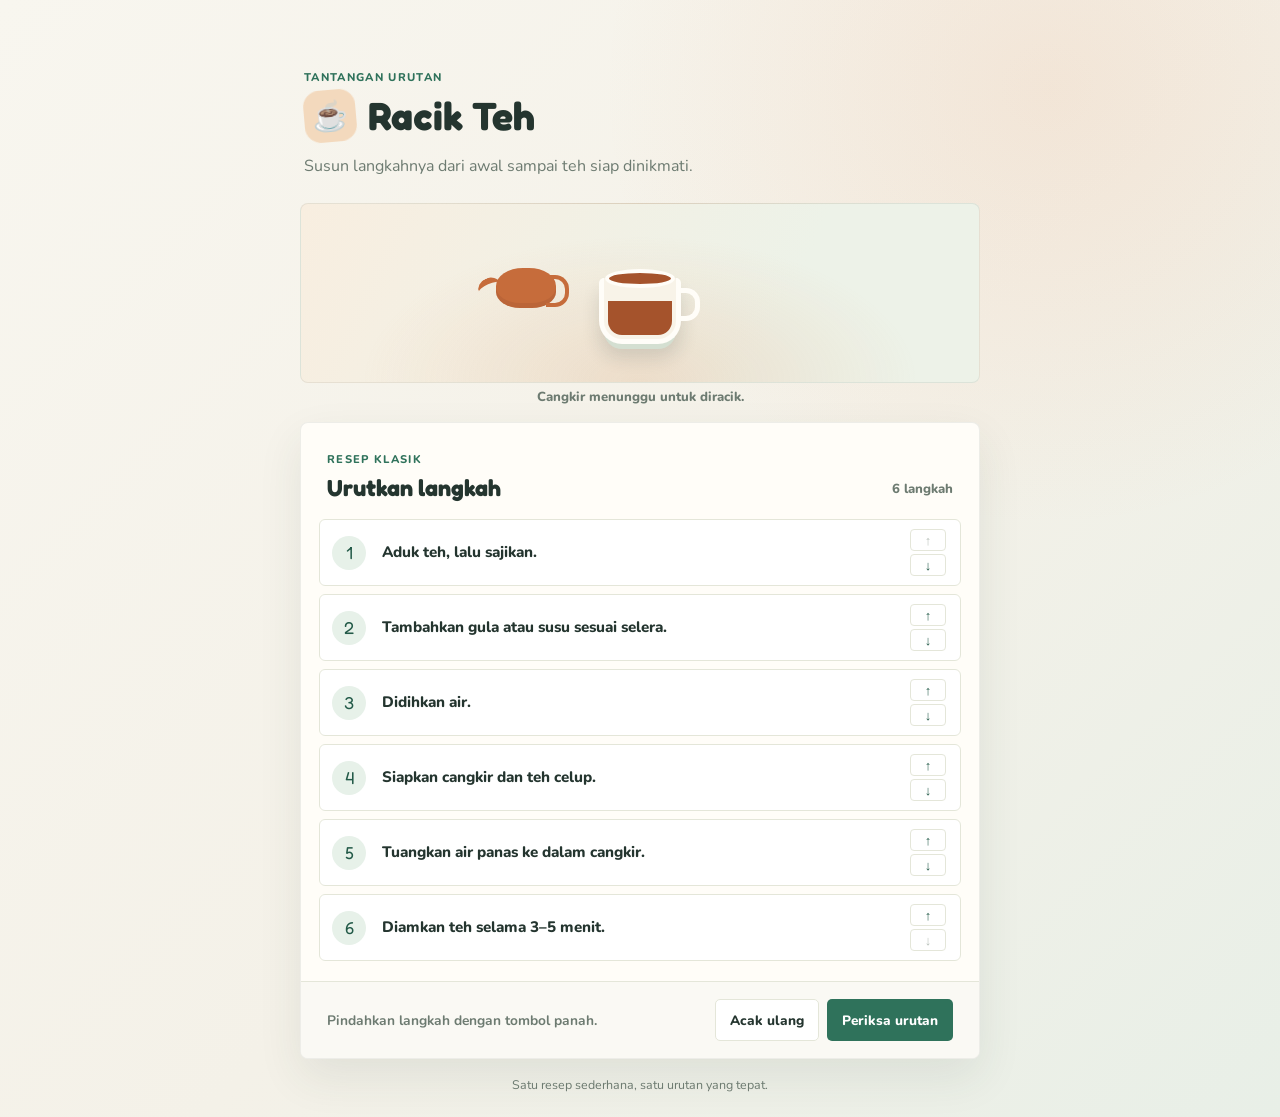
==== game-teh.html @ 281aebf1 "feat: add animasi" ====
<!DOCTYPE html>
<html lang="id">

<head>
    <meta charset="UTF-8">
    <meta name="viewport" content="width=device-width, initial-scale=1.0">
    <meta name="theme-color" content="#f4f1e8">
    <title>Racik Teh | Tantangan Urutan</title>
    <link rel="preconnect" href="https://fonts.googleapis.com">
    <link rel="preconnect" href="https://fonts.gstatic.com" crossorigin>
    <link
        href="https://fonts.googleapis.com/css2?family=Fredoka:wght@500;600;700&family=Nunito:wght@400;600;700;800&display=swap"
        rel="stylesheet">
    <link rel="stylesheet" href="styles.css">
    <script type="module" src="game.js"></script>
</head>

<body>
    <main class="game-shell">
        <header class="game-header">
            <div class="eyebrow">TANTANGAN URUTAN</div>
            <div class="title-row">
                <span class="tea-mark" aria-hidden="true">☕</span>
                <h1>Racik Teh</h1>
            </div>
            <p>Susun langkahnya dari awal sampai teh siap dinikmati.</p>
        </header>

        <div class="tea-scene" id="teaScene" role="img" aria-label="Cangkir teh menunggu untuk diracik">
            <div class="tea-kettle" aria-hidden="true"></div>
            <span class="steam steam-kettle" aria-hidden="true"></span>
            <span class="tea-stream" aria-hidden="true"></span>
            <div class="tea-cup" aria-hidden="true">
                <span class="tea-liquid"></span>
            </div>
            <span class="steam steam-cup" aria-hidden="true"></span>
            <span class="tea-bag" aria-hidden="true"></span>
            <span class="sugar-cube" aria-hidden="true"></span>
            <span class="tea-spoon" aria-hidden="true"></span>
        </div>
        <p class="tea-scene-caption" id="teaSceneCaption" aria-live="polite" aria-atomic="true">Cangkir menunggu untuk
            diracik.</p>

        <section class="game-panel" aria-labelledby="steps-heading">
            <div class="panel-heading">
                <div>
                    <span class="section-kicker">RESEP KLASIK</span>
                    <h2 id="steps-heading">Urutkan langkah</h2>
                </div>
                <div class="step-count" id="stepCount" aria-live="polite">6 langkah</div>
            </div>

            <ol class="steps-list" id="stepsList" aria-label="Langkah membuat teh"></ol>

            <div class="game-footer">
                <p class="feedback" id="feedback" aria-live="polite">Pindahkan langkah dengan tombol panah.</p>
                <div class="actions">
                    <button class="button button-secondary" id="resetButton" type="button">Acak ulang</button>
                    <button class="button button-primary" id="checkButton" type="button">Periksa urutan</button>
                </div>
            </div>
        </section>

        <footer class="page-footer">Satu resep sederhana, satu urutan yang tepat.</footer>
    </main>
</body>

</html>
---- styles.css ----
:root {
    color-scheme: light;
    --paper: #f4f1e8;
    --surface: #fffdf8;
    --ink: #24352f;
    --muted: #6d7b71;
    --line: #e4e6d9;
    --green: #2f725b;
    --green-dark: #235a48;
    --green-soft: #e7f1e9;
    --orange: #e18b55;
    --correct: #28714d;
    --wrong: #b34e3d;
    --display: 'Fredoka', sans-serif;
    --body: 'Nunito', sans-serif;
}

* {
    box-sizing: border-box;
}

body {
    min-height: 100vh;
    margin: 0;
    padding: 32px 18px 24px;
    background:
        radial-gradient(ellipse at 82% 8%, rgba(225, 139, 85, 0.12), transparent 28rem),
        linear-gradient(135deg, #f8f6ef 0%, var(--paper) 55%, #e8efe7 100%);
    color: var(--ink);
    font-family: var(--body);
}

button,
a {
    -webkit-tap-highlight-color: transparent;
}

.game-shell {
    width: min(100%, 680px);
    margin: 0 auto;
}

.back-link {
    display: inline-flex;
    align-items: center;
    min-height: 36px;
    color: var(--muted);
    font-size: 0.88rem;
    font-weight: 800;
    text-decoration: none;
}

.back-link:hover {
    color: var(--green-dark);
}

.game-header {
    padding: 38px 4px 24px;
    animation: arrive 450ms ease-out both;
}

.eyebrow,
.section-kicker {
    color: var(--green);
    font-size: 0.7rem;
    font-weight: 800;
    letter-spacing: 0.12em;
}

.title-row {
    display: flex;
    align-items: center;
    gap: 12px;
    margin-top: 5px;
}

.tea-mark {
    display: grid;
    width: 52px;
    height: 52px;
    flex: 0 0 52px;
    place-items: center;
    border-radius: 16px;
    background: #f3d9bd;
    font-size: 1.8rem;
    transform: rotate(-5deg);
}

h1,
h2 {
    margin: 0;
    font-family: var(--display);
}

h1 {
    font-size: 2.45rem;
    line-height: 1.1;
}

.game-header p {
    max-width: 470px;
    margin: 12px 0 0;
    color: var(--muted);
    font-size: 1rem;
    line-height: 1.55;
}

.game-panel {
    overflow: hidden;
    border: 1px solid rgba(36, 53, 47, 0.08);
    border-radius: 8px;
    background: var(--surface);
    box-shadow: 0 18px 45px rgba(45, 70, 56, 0.09);
    animation: arrive 550ms 80ms ease-out both;
}

.tea-scene {
    position: relative;
    min-height: 180px;
    margin-bottom: 5px;
    overflow: hidden;
    border: 1px solid rgba(36, 53, 47, 0.08);
    border-radius: 8px;
    background:
        radial-gradient(ellipse at 50% 100%, rgba(225, 139, 85, 0.2), transparent 58%),
        linear-gradient(115deg, #f8eee0, #edf2e8 70%);
}

.tea-cup {
    position: absolute;
    z-index: 1;
    bottom: 38px;
    left: calc(50% - 41px);
    width: 82px;
    height: 66px;
    border: 5px solid #fffdf8;
    border-top: 0;
    border-radius: 5px 5px 23px 23px;
    background: #f8f3e8;
    box-shadow: 0 10px 0 -5px #d4dfd1, 0 14px 18px rgba(36, 53, 47, 0.14);
    transform-origin: 50% 90%;
}

.tea-cup::before {
    position: absolute;
    top: 10px;
    right: -24px;
    width: 18px;
    height: 23px;
    border: 5px solid #fffdf8;
    border-left: 0;
    border-radius: 0 14px 14px 0;
    content: "";
}

.tea-cup::after {
    position: absolute;
    top: -9px;
    left: 50%;
    width: 62px;
    height: 11px;
    border: 4px solid #fffdf8;
    border-radius: 50%;
    background: #a5532c;
    content: "";
    transform: translateX(-50%);
}

.tea-liquid {
    position: absolute;
    right: 4px;
    bottom: 4px;
    left: 4px;
    height: 34px;
    border-radius: 0 0 14px 14px;
    background: #a5532c;
}

.tea-kettle {
    position: absolute;
    bottom: 74px;
    left: calc(50% - 144px);
    width: 60px;
    height: 40px;
    border-radius: 45% 45% 40% 40%;
    background: #c66c3b;
    box-shadow: inset 0 -5px 0 rgba(132, 67, 38, 0.16);
}

.tea-kettle::before {
    position: absolute;
    top: 10px;
    left: -18px;
    width: 23px;
    height: 13px;
    border-top: 6px solid #c66c3b;
    border-radius: 50%;
    content: "";
    transform: rotate(-24deg);
}

.tea-kettle::after {
    position: absolute;
    top: 7px;
    right: -13px;
    width: 19px;
    height: 24px;
    border: 4px solid #c66c3b;
    border-left: 0;
    border-radius: 0 14px 14px 0;
    content: "";
}

.steam {
    position: absolute;
    width: 14px;
    height: 24px;
    border-left: 3px solid rgba(109, 123, 113, 0.55);
    border-radius: 50%;
    opacity: 0;
}

.steam::after {
    position: absolute;
    top: 8px;
    left: 5px;
    width: 10px;
    height: 18px;
    border-left: 2px solid rgba(109, 123, 113, 0.35);
    border-radius: 50%;
    content: "";
}

.steam-kettle {
    bottom: 116px;
    left: calc(50% - 129px);
}

.steam-cup {
    bottom: 107px;
    left: calc(50% - 4px);
}

.tea-stream {
    position: absolute;
    z-index: 2;
    top: 74px;
    left: calc(50% - 87px);
    width: 4px;
    height: 48px;
    border-radius: 4px;
    background: #a5532c;
    opacity: 0;
    transform: scaleY(0);
    transform-origin: top;
}

.tea-bag {
    position: absolute;
    z-index: 2;
    top: 27px;
    left: calc(50% - 5px);
    width: 10px;
    height: 13px;
    border-radius: 2px;
    background: #a5532c;
    opacity: 0;
}

.tea-bag::before {
    position: absolute;
    bottom: 12px;
    left: 4px;
    width: 1px;
    height: 34px;
    background: #8d7053;
    content: "";
}

.sugar-cube {
    position: absolute;
    top: 35px;
    left: calc(50% - 17px);
    width: 9px;
    height: 9px;
    border: 1px solid #e4d9c5;
    border-radius: 2px;
    background: #fffdf8;
    opacity: 0;
}

.tea-spoon {
    position: absolute;
    top: 87px;
    left: calc(50% + 17px);
    width: 40px;
    height: 3px;
    border-radius: 3px;
    background: #87928a;
    opacity: 0;
    transform-origin: 4px 50%;
}

.tea-spoon::before {
    position: absolute;
    top: -3px;
    left: -6px;
    width: 9px;
    height: 9px;
    border-radius: 50%;
    background: #87928a;
    content: "";
}

.tea-scene-caption {
    margin: 0 4px 16px;
    color: var(--muted);
    font-size: 0.82rem;
    font-weight: 800;
    line-height: 1.4;
    text-align: center;
}

.tea-scene.is-animating[data-step="prepare"] .tea-bag {
    animation: teabag-drop 900ms ease-in-out;
}

.tea-scene.is-animating[data-step="boil"] .tea-kettle {
    animation: kettle-boil 800ms ease-in-out;
}

.tea-scene.is-animating[data-step="boil"] .steam-kettle,
.tea-scene.is-animating[data-step="serve"] .steam-cup {
    animation: steam-rise 900ms ease-out;
}

.tea-scene.is-animating[data-step="pour"] .tea-kettle {
    animation: kettle-pour 900ms ease-in-out;
}

.tea-scene.is-animating[data-step="pour"] .tea-stream {
    animation: pour-stream 900ms ease-in-out;
}

.tea-scene.is-animating[data-step="pour"] .tea-liquid {
    animation: fill-tea 900ms ease-in-out;
}

.tea-scene.is-animating[data-step="steep"] .tea-bag {
    animation: teabag-steep 1s ease-in-out;
}

.tea-scene.is-animating[data-step="steep"] .tea-liquid {
    animation: deepen-tea 1s ease-in-out;
}

.tea-scene.is-animating[data-step="season"] .sugar-cube {
    animation: sugar-drop 850ms ease-in;
}

.tea-scene.is-animating[data-step="season"] .tea-spoon {
    animation: spoon-stir 850ms ease-in-out;
}

.tea-scene.is-animating[data-step="serve"] .tea-cup {
    animation: cup-serve 900ms ease-in-out;
}

.tea-scene.is-animating[data-mistake="serve"] .tea-cup {
    animation: cup-serve 900ms ease-in-out;
}

.panel-heading {
    display: flex;
    align-items: end;
    justify-content: space-between;
    gap: 16px;
    padding: 24px 26px 18px;
}

.panel-heading h2 {
    margin-top: 4px;
    font-size: 1.45rem;
}

.step-count {
    padding-bottom: 3px;
    color: var(--muted);
    font-size: 0.82rem;
    font-weight: 800;
    white-space: nowrap;
}

.steps-list {
    display: grid;
    gap: 8px;
    margin: 0;
    padding: 0 18px;
    list-style: none;
}

.step-item {
    display: grid;
    grid-template-columns: 38px minmax(0, 1fr) 40px;
    align-items: center;
    gap: 12px;
    min-height: 64px;
    padding: 9px 10px 9px 12px;
    border: 1px solid var(--line);
    border-radius: 6px;
    background: #fff;
    animation: arrive 300ms ease-out both;
}

.step-number {
    display: grid;
    width: 34px;
    aspect-ratio: 1;
    place-items: center;
    border-radius: 50%;
    background: var(--green-soft);
    color: var(--green-dark);
    font-family: var(--display);
    font-size: 1.08rem;
}

.step-text {
    font-size: 0.95rem;
    font-weight: 800;
    line-height: 1.35;
}

.move-controls {
    display: grid;
    gap: 3px;
}

.move-button {
    display: grid;
    width: 36px;
    height: 22px;
    place-items: center;
    border: 1px solid var(--line);
    border-radius: 4px;
    background: #fff;
    color: var(--green-dark);
    cursor: pointer;
    font-size: 0.82rem;
    line-height: 1;
}

.move-button:hover:not(:disabled) {
    border-color: var(--green);
    background: var(--green-soft);
}

.move-button:disabled {
    color: #b8c0b9;
    cursor: default;
}

.step-item.is-correct {
    border-color: rgba(40, 113, 77, 0.45);
    background: #f3faf4;
}

.step-item.is-wrong {
    border-color: rgba(179, 78, 61, 0.35);
    background: #fff8f5;
}

.game-footer {
    display: grid;
    grid-template-columns: minmax(0, 1fr) auto;
    align-items: center;
    gap: 16px;
    margin-top: 20px;
    padding: 17px 26px;
    border-top: 1px solid var(--line);
    background: #faf9f4;
}

.feedback {
    margin: 0;
    color: var(--muted);
    font-size: 0.86rem;
    font-weight: 700;
    line-height: 1.4;
}

.feedback[data-state="success"] {
    color: var(--correct);
}

.feedback[data-state="error"] {
    color: var(--wrong);
}

.actions {
    display: flex;
    gap: 8px;
}

.button {
    min-height: 42px;
    padding: 0 14px;
    border: 1px solid transparent;
    border-radius: 5px;
    cursor: pointer;
    font-family: var(--body);
    font-size: 0.85rem;
    font-weight: 800;
    transition: background-color 140ms ease, transform 140ms ease;
}

.button:active {
    transform: translateY(1px);
}

.button-primary {
    background: var(--green);
    color: #fff;
}

.button-primary:hover {
    background: var(--green-dark);
}

.button-secondary {
    border-color: var(--line);
    background: #fff;
    color: var(--ink);
}

.button-secondary:hover {
    background: var(--green-soft);
}

.button:focus-visible,
.move-button:focus-visible,
.back-link:focus-visible {
    outline: 3px solid var(--orange);
    outline-offset: 3px;
}

.page-footer {
    padding: 17px 4px 0;
    color: var(--muted);
    font-size: 0.78rem;
    text-align: center;
}

@keyframes arrive {
    from {
        opacity: 0;
        transform: translateY(8px);
    }

    to {
        opacity: 1;
        transform: translateY(0);
    }
}

@keyframes teabag-drop {
    0% {
        opacity: 0;
        transform: translateY(-12px);
    }

    20%,
    75% {
        opacity: 1;
    }

    60% {
        transform: translateY(57px);
    }

    100% {
        opacity: 0;
        transform: translateY(49px);
    }
}

@keyframes kettle-boil {

    0%,
    100% {
        transform: rotate(0);
    }

    25%,
    75% {
        transform: rotate(-5deg);
    }

    50% {
        transform: rotate(5deg);
    }
}

@keyframes steam-rise {
    0% {
        opacity: 0;
        transform: translateY(8px) scale(0.8);
    }

    35%,
    65% {
        opacity: 1;
    }

    100% {
        opacity: 0;
        transform: translateY(-18px) scale(1.15);
    }
}

@keyframes kettle-pour {

    0%,
    100% {
        transform: rotate(0);
    }

    35%,
    70% {
        transform: rotate(-24deg);
    }
}

@keyframes pour-stream {

    0%,
    15%,
    85%,
    100% {
        opacity: 0;
        transform: scaleY(0);
    }

    25%,
    75% {
        opacity: 1;
        transform: scaleY(1);
    }
}

@keyframes fill-tea {

    0%,
    100% {
        height: 34px;
    }

    70% {
        height: 44px;
    }
}

@keyframes teabag-steep {

    0%,
    100% {
        opacity: 0;
    }

    10%,
    90% {
        opacity: 1;
    }

    25%,
    55%,
    80% {
        transform: translateY(48px);
    }

    40%,
    70% {
        transform: translateY(30px);
    }
}

@keyframes deepen-tea {

    0%,
    100% {
        background: #a5532c;
    }

    50% {
        background: #753b25;
    }
}

@keyframes sugar-drop {
    0% {
        opacity: 0;
        transform: translateY(-8px) rotate(0);
    }

    20%,
    75% {
        opacity: 1;
    }

    60% {
        transform: translateY(47px) rotate(95deg);
    }

    100% {
        opacity: 0;
        transform: translateY(42px) rotate(120deg);
    }
}

@keyframes spoon-stir {

    0%,
    100% {
        opacity: 0;
        transform: rotate(0);
    }

    15%,
    85% {
        opacity: 1;
    }

    30%,
    70% {
        transform: rotate(24deg);
    }

    50% {
        transform: rotate(-24deg);
    }
}

@keyframes cup-serve {

    0%,
    100% {
        transform: translateX(0) rotate(0);
    }

    40%,
    70% {
        transform: translateX(18px) rotate(5deg);
    }
}

@media (max-width: 560px) {
    body {
        padding: 18px 12px 20px;
    }

    .game-header {
        padding: 27px 2px 19px;
    }

    h1 {
        font-size: 2.1rem;
    }

    .panel-heading {
        padding: 20px 16px 15px;
    }

    .steps-list {
        padding: 0 10px;
    }

    .step-item {
        grid-template-columns: 34px minmax(0, 1fr) 38px;
        gap: 9px;
        padding-left: 9px;
    }

    .step-text {
        font-size: 0.88rem;
    }

    .game-footer {
        grid-template-columns: 1fr;
        gap: 12px;
        padding: 15px 16px;
    }

    .actions {
        display: grid;
        grid-template-columns: 1fr 1.25fr;
    }

    .button {
        padding: 0 10px;
        font-size: 0.8rem;
    }
}

@media (prefers-reduced-motion: reduce) {

    *,
    *::before,
    *::after {
        animation-duration: 0.01ms !important;
        animation-iteration-count: 1 !important;
        scroll-behavior: auto !important;
        transition-duration: 0.01ms !important;
    }
}
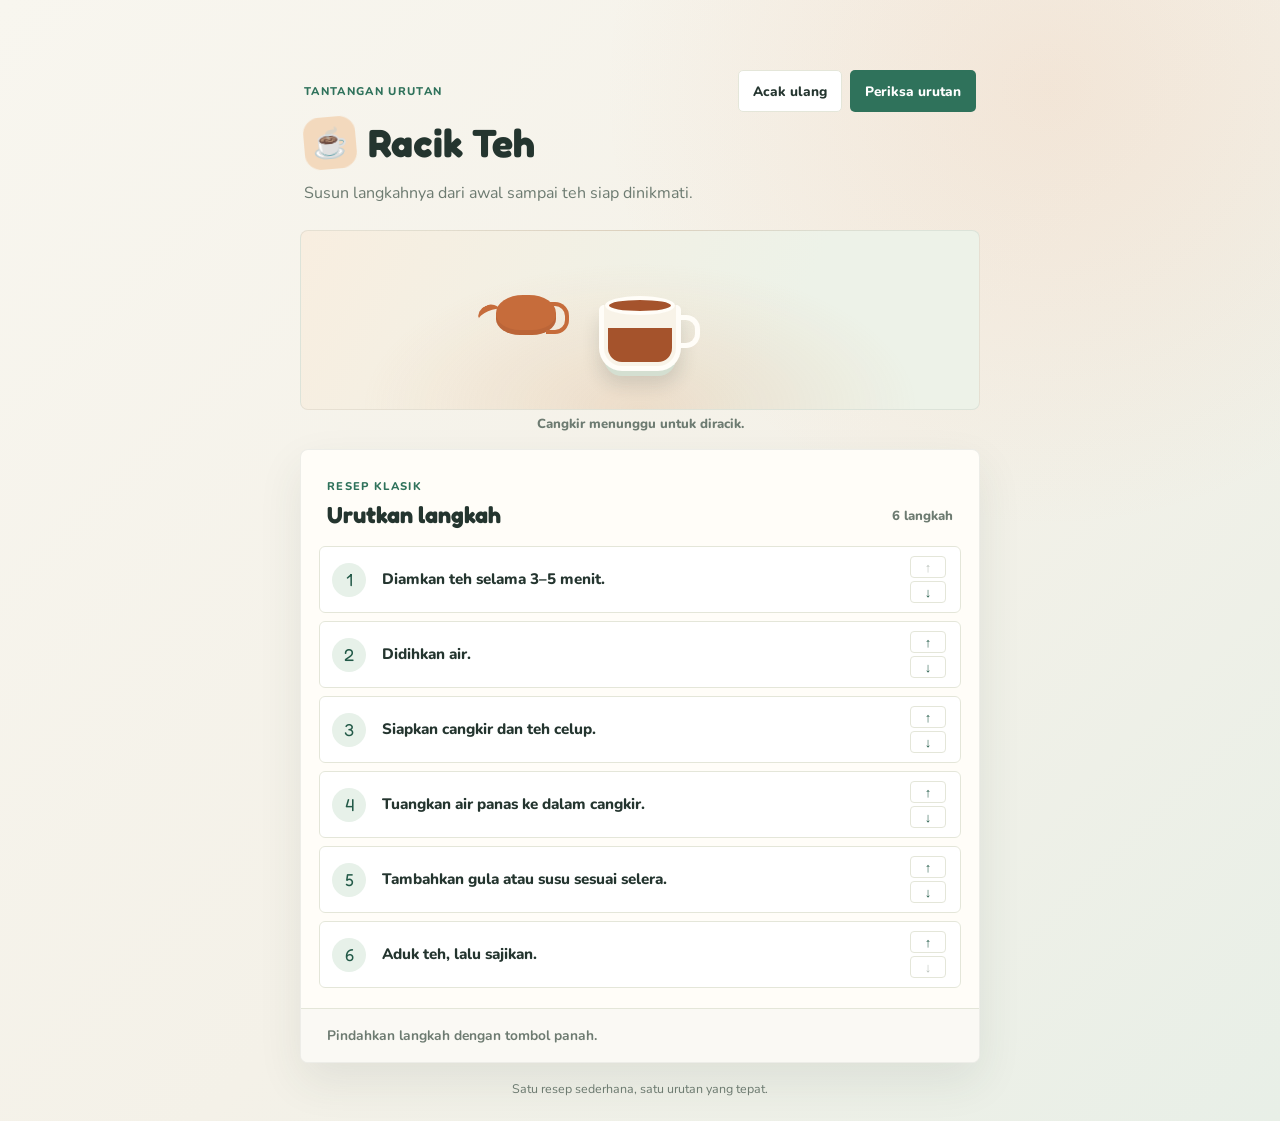
==== commit d446a4dc: "feat: move button to top right" ====
--- a/game-teh.html
+++ b/game-teh.html
@@ -18,7 +18,13 @@
 <body>
     <main class="game-shell">
         <header class="game-header">
-            <div class="eyebrow">TANTANGAN URUTAN</div>
+            <div class="header-top">
+                <div class="eyebrow">TANTANGAN URUTAN</div>
+                <div class="top-actions">
+                    <button class="button button-secondary" id="resetButton" type="button">Acak ulang</button>
+                    <button class="button button-primary" id="checkButton" type="button">Periksa urutan</button>
+                </div>
+            </div>
             <div class="title-row">
                 <span class="tea-mark" aria-hidden="true">☕</span>
                 <h1>Racik Teh</h1>
@@ -54,10 +60,6 @@
 
             <div class="game-footer">
                 <p class="feedback" id="feedback" aria-live="polite">Pindahkan langkah dengan tombol panah.</p>
-                <div class="actions">
-                    <button class="button button-secondary" id="resetButton" type="button">Acak ulang</button>
-                    <button class="button button-primary" id="checkButton" type="button">Periksa urutan</button>
-                </div>
             </div>
         </section>
 
--- a/styles.css
+++ b/styles.css
@@ -59,6 +59,20 @@
     animation: arrive 450ms ease-out both;
 }
 
+.header-top {
+    display: flex;
+    align-items: center;
+    justify-content: space-between;
+    gap: 12px;
+}
+
+.top-actions {
+    display: flex;
+    flex: 0 0 auto;
+    gap: 8px;
+    margin-left: auto;
+}
+
 .eyebrow,
 .section-kicker {
     color: var(--green);
@@ -471,9 +485,7 @@
 
 .game-footer {
     display: grid;
-    grid-template-columns: minmax(0, 1fr) auto;
-    align-items: center;
-    gap: 16px;
+    grid-template-columns: minmax(0, 1fr);
     margin-top: 20px;
     padding: 17px 26px;
     border-top: 1px solid var(--line);
@@ -494,11 +506,6 @@
 
 .feedback[data-state="error"] {
     color: var(--wrong);
-}
-
-.actions {
-    display: flex;
-    gap: 8px;
 }
 
 .button {
@@ -761,8 +768,41 @@
         padding: 27px 2px 19px;
     }
 
+    .header-top {
+        align-items: center;
+        flex-wrap: nowrap;
+        gap: 6px;
+    }
+
+    .eyebrow {
+        font-size: 0.65rem;
+        letter-spacing: 0.07em;
+        white-space: nowrap;
+    }
+
+    .top-actions {
+        flex-wrap: nowrap;
+        justify-content: flex-end;
+        gap: 4px;
+    }
+
+    .top-actions .button {
+        min-height: 34px;
+        padding: 0 3px;
+        font-size: 0.68rem;
+        white-space: nowrap;
+    }
+
     h1 {
-        font-size: 2.1rem;
+        font-size: 1.75rem;
+    }
+
+    .tea-mark {
+        width: 44px;
+        height: 44px;
+        flex-basis: 44px;
+        border-radius: 14px;
+        font-size: 1.55rem;
     }
 
     .panel-heading {
@@ -784,14 +824,7 @@
     }
 
     .game-footer {
-        grid-template-columns: 1fr;
-        gap: 12px;
         padding: 15px 16px;
-    }
-
-    .actions {
-        display: grid;
-        grid-template-columns: 1fr 1.25fr;
     }
 
     .button {
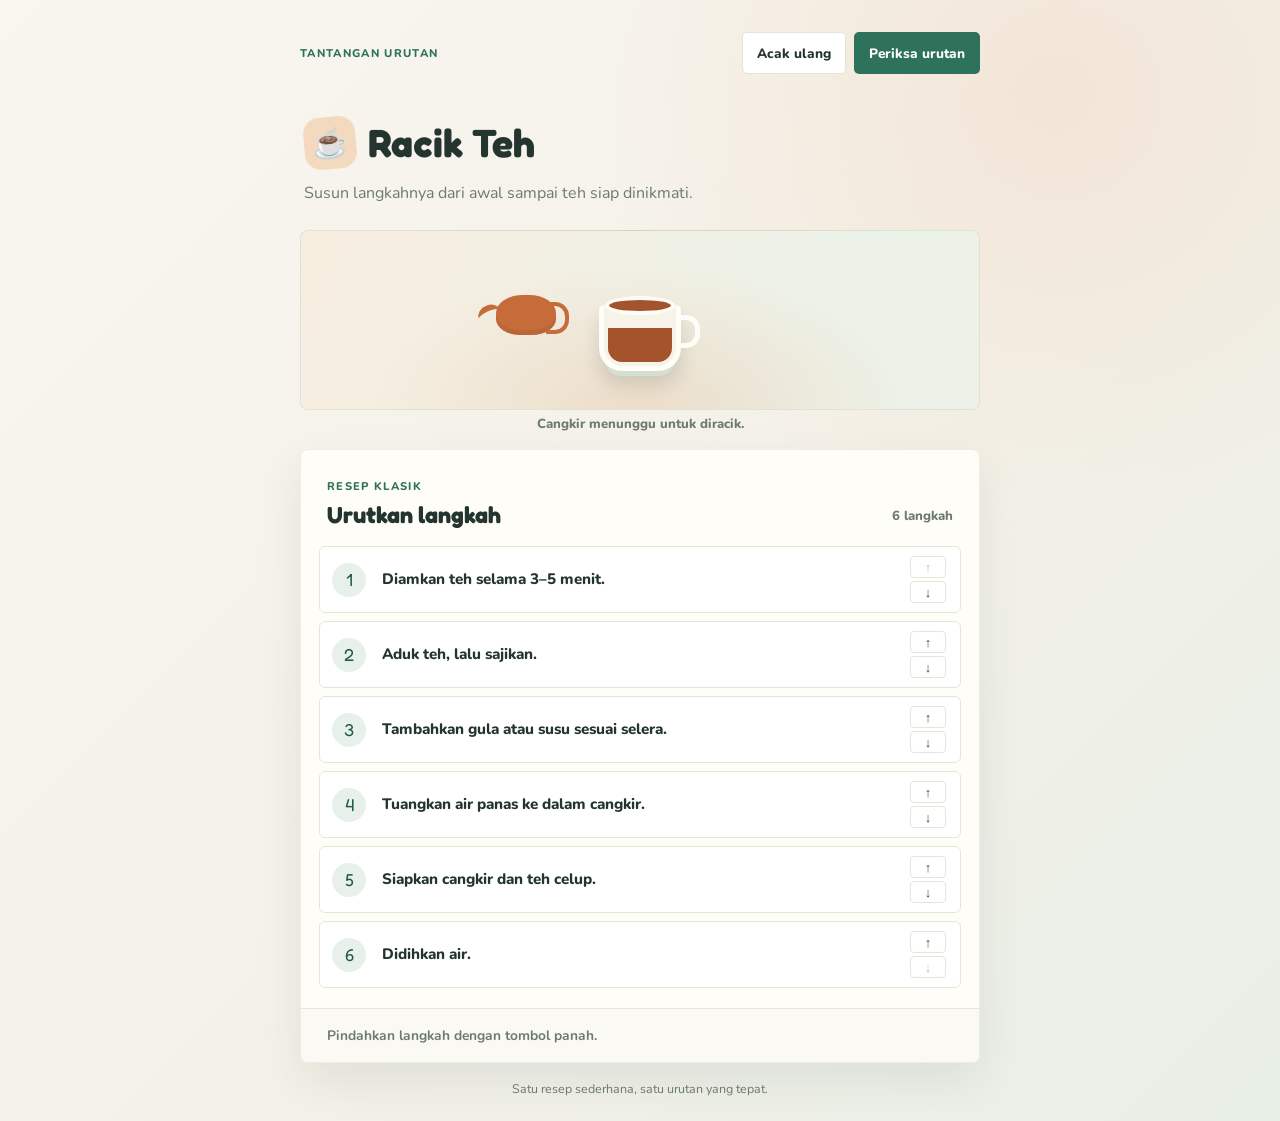
==== commit 59d41113: "feat: make button sticky to top screen" ====
--- a/game-teh.html
+++ b/game-teh.html
@@ -17,14 +17,14 @@
 
 <body>
     <main class="game-shell">
+        <div class="header-top">
+            <div class="eyebrow">TANTANGAN URUTAN</div>
+            <div class="top-actions">
+                <button class="button button-secondary" id="resetButton" type="button">Acak ulang</button>
+                <button class="button button-primary" id="checkButton" type="button">Periksa urutan</button>
+            </div>
+        </div>
         <header class="game-header">
-            <div class="header-top">
-                <div class="eyebrow">TANTANGAN URUTAN</div>
-                <div class="top-actions">
-                    <button class="button button-secondary" id="resetButton" type="button">Acak ulang</button>
-                    <button class="button button-primary" id="checkButton" type="button">Periksa urutan</button>
-                </div>
-            </div>
             <div class="title-row">
                 <span class="tea-mark" aria-hidden="true">☕</span>
                 <h1>Racik Teh</h1>
--- a/styles.css
+++ b/styles.css
@@ -761,17 +761,25 @@
 
 @media (max-width: 560px) {
     body {
-        padding: 18px 12px 20px;
+        padding: 0 8px 20px;
     }
 
     .game-header {
-        padding: 27px 2px 19px;
+        padding: 20px 2px 19px;
     }
 
     .header-top {
+        position: sticky;
+        top: 0;
+        z-index: 20;
         align-items: center;
         flex-wrap: nowrap;
         gap: 6px;
+        margin: 0 -8px;
+        padding: 8px;
+        border-bottom: 1px solid var(--line);
+        background: rgba(248, 246, 239, 0.97);
+        box-shadow: 0 4px 12px rgba(36, 53, 47, 0.08);
     }
 
     .eyebrow {
@@ -806,25 +814,42 @@
     }
 
     .panel-heading {
-        padding: 20px 16px 15px;
+        padding: 16px 12px 12px;
     }
 
     .steps-list {
-        padding: 0 10px;
+        gap: 6px;
+        padding: 0 4px;
     }
 
     .step-item {
-        grid-template-columns: 34px minmax(0, 1fr) 38px;
-        gap: 9px;
-        padding-left: 9px;
+        grid-template-columns: 30px minmax(0, 1fr) 32px;
+        gap: 7px;
+        min-height: 54px;
+        padding: 6px;
+    }
+
+    .step-number {
+        width: 28px;
+        font-size: 0.96rem;
     }
 
     .step-text {
-        font-size: 0.88rem;
+        font-size: 0.82rem;
+        line-height: 1.3;
+    }
+
+    .move-controls {
+        gap: 2px;
+    }
+
+    .move-button {
+        width: 30px;
+        height: 20px;
     }
 
     .game-footer {
-        padding: 15px 16px;
+        padding: 13px 12px;
     }
 
     .button {
